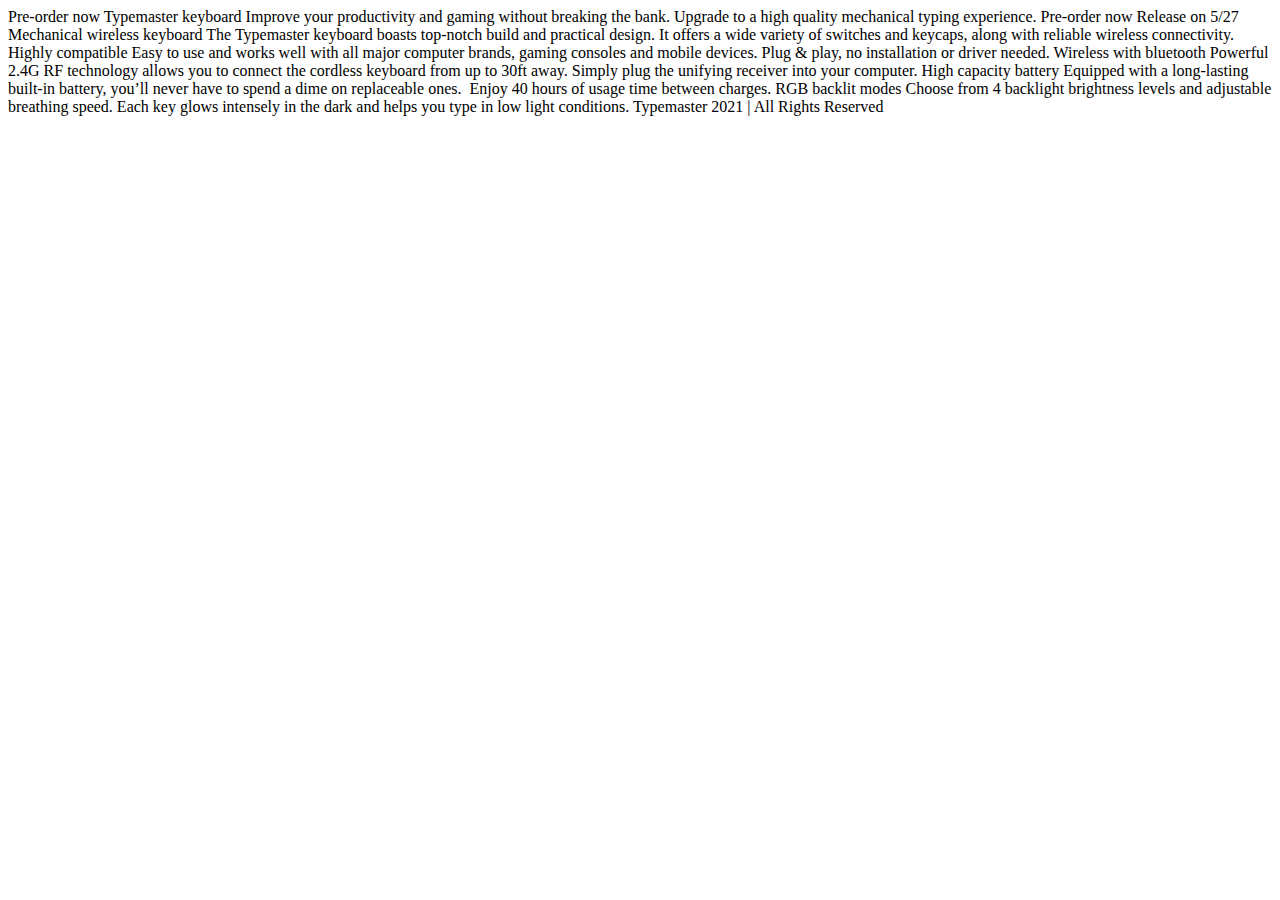
==== starter-code/index.html @ e44a097f "Initial commit." ====
<!DOCTYPE html>
<html lang="en">
<head>
  <meta charset="UTF-8">
  <meta name="viewport" content="width=device-width, initial-scale=1.0">

  <link rel="icon" type="image/png" sizes="32x32" href="./assets/favicon-32x32.png">
  
  <title>Frontend Mentor | Typemaster pre-launch landing page</title>
</head>
<body>
  Pre-order now

  Typemaster keyboard

  Improve your productivity and gaming without breaking the bank. Upgrade to a high quality 
  mechanical typing experience.

  Pre-order now
  Release on 5/27

  Mechanical wireless keyboard
  The Typemaster keyboard boasts top-notch build and practical design. It offers a wide variety 
  of switches and keycaps, along with reliable wireless connectivity.

  Highly compatible
  Easy to use and works well with all major computer brands, gaming consoles and mobile devices. 
  Plug & play, no installation or driver needed.

  Wireless with bluetooth
  Powerful 2.4G RF technology allows you to connect the cordless keyboard from up to 30ft away. 
  Simply plug the unifying receiver into your computer.

  High capacity battery
  Equipped with a long-lasting built-in battery, you’ll never have to spend a dime on replaceable ones. 
  Enjoy 40 hours of usage time between charges.

  RGB backlit modes
  Choose from 4 backlight brightness levels and adjustable breathing speed. Each key glows intensely in the dark and helps
  you type in low light conditions.

  Typemaster 2021 | All Rights Reserved
</body>
</html>
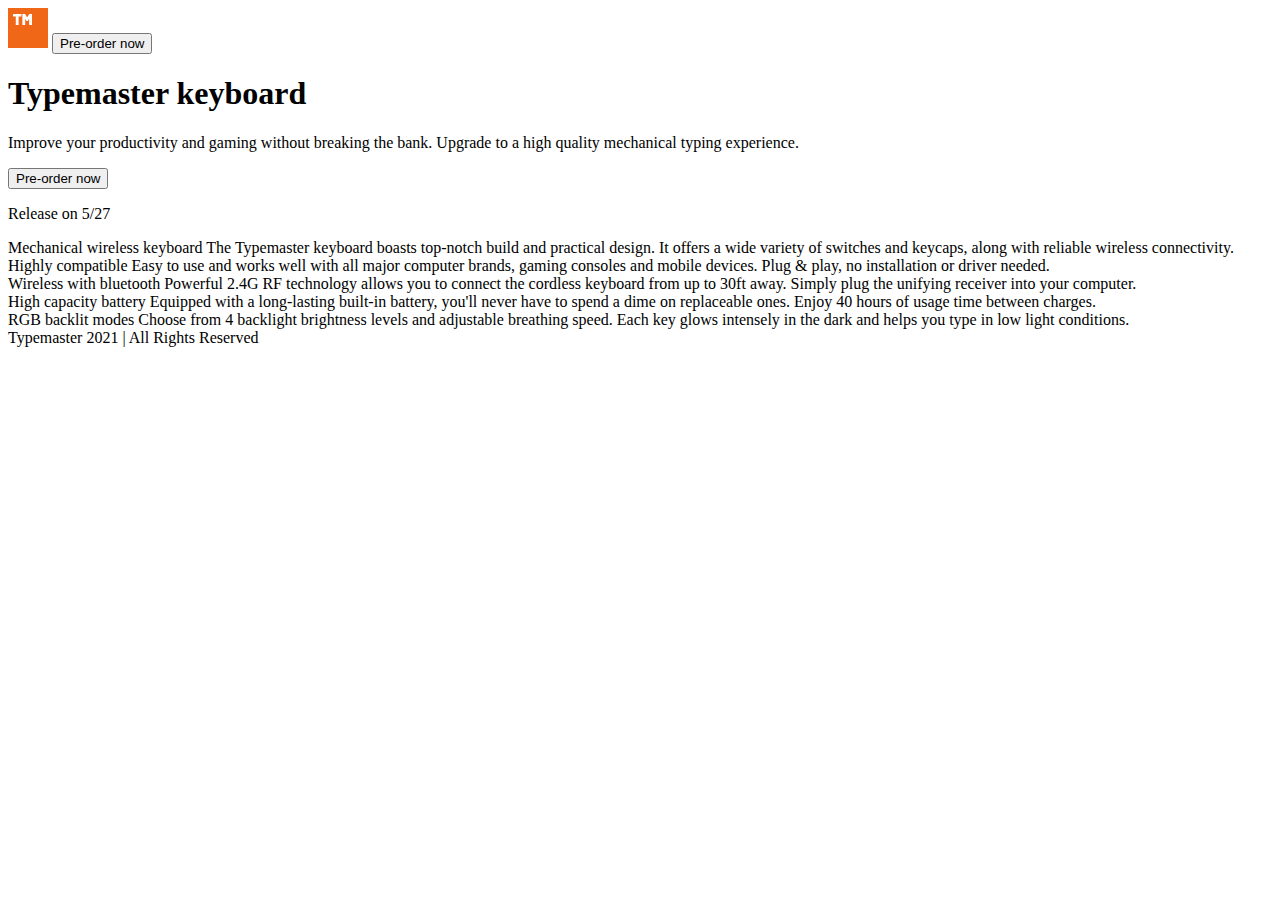
==== commit 7c854980: "Wrote HTML." ====
--- a/starter-code/index.html
+++ b/starter-code/index.html
@@ -9,36 +9,74 @@
   <title>Frontend Mentor | Typemaster pre-launch landing page</title>
 </head>
 <body>
-  Pre-order now
+  <header class="header">
+    <img src="assets/shared/logo.svg" alt="Typemaster logo">
+    <button class="header__cta">
+      Pre-order now
+    </button>
+  </header>
 
-  Typemaster keyboard
+  <main>
+    <div class="top-content">
+      <section class="intro">
+        <h1 class="intro__header">
+          Typemaster keyboard
+        </h1>
+        <p class="intro__text">
+          Improve your productivity and gaming without breaking the bank. Upgrade to a high quality 
+          mechanical typing experience.
+        </p>
+        <div class="intro__pre-order">
+          <button class="intro__cta">
+            Pre-order now
+          </button>
+          <p class="intro__date">
+            Release on 5/27
+          </p>
+        </div>
+      </section>
+      <div class="images__top">
+  
+      </div>
+      <div class="images__orange">
+  
+      </div>
+      <div class="images__side">
+  
+      </div>
+      <section class="desc">
+        Mechanical wireless keyboard
+        The Typemaster keyboard boasts top-notch build and practical design. It offers a wide variety 
+        of switches and keycaps, along with reliable wireless connectivity.
+      </section>
+    </div>
+  
+    <div class="features">
+      <section class="feature">
+        Highly compatible
+        Easy to use and works well with all major computer brands, gaming consoles and mobile devices. 
+        Plug & play, no installation or driver needed.
+      </section>
+      <section class="feature">
+        Wireless with bluetooth
+        Powerful 2.4G RF technology allows you to connect the cordless keyboard from up to 30ft away. 
+        Simply plug the unifying receiver into your computer.
+      </section>
+      <section class="feature">
+        High capacity battery
+        Equipped with a long-lasting built-in battery, you'll never have to spend a dime on replaceable ones.
+        Enjoy 40 hours of usage time between charges.
+      </section>
+      <section class="feature">
+        RGB backlit modes
+        Choose from 4 backlight brightness levels and adjustable breathing speed. Each key glows intensely in the dark and helps
+        you type in low light conditions.
+      </section>
+    </div>
+  </main>
 
-  Improve your productivity and gaming without breaking the bank. Upgrade to a high quality 
-  mechanical typing experience.
-
-  Pre-order now
-  Release on 5/27
-
-  Mechanical wireless keyboard
-  The Typemaster keyboard boasts top-notch build and practical design. It offers a wide variety 
-  of switches and keycaps, along with reliable wireless connectivity.
-
-  Highly compatible
-  Easy to use and works well with all major computer brands, gaming consoles and mobile devices. 
-  Plug & play, no installation or driver needed.
-
-  Wireless with bluetooth
-  Powerful 2.4G RF technology allows you to connect the cordless keyboard from up to 30ft away. 
-  Simply plug the unifying receiver into your computer.
-
-  High capacity battery
-  Equipped with a long-lasting built-in battery, you’ll never have to spend a dime on replaceable ones. 
-  Enjoy 40 hours of usage time between charges.
-
-  RGB backlit modes
-  Choose from 4 backlight brightness levels and adjustable breathing speed. Each key glows intensely in the dark and helps
-  you type in low light conditions.
-
-  Typemaster 2021 | All Rights Reserved
+  <footer>
+    Typemaster 2021 | All Rights Reserved
+  </footer>
 </body>
 </html>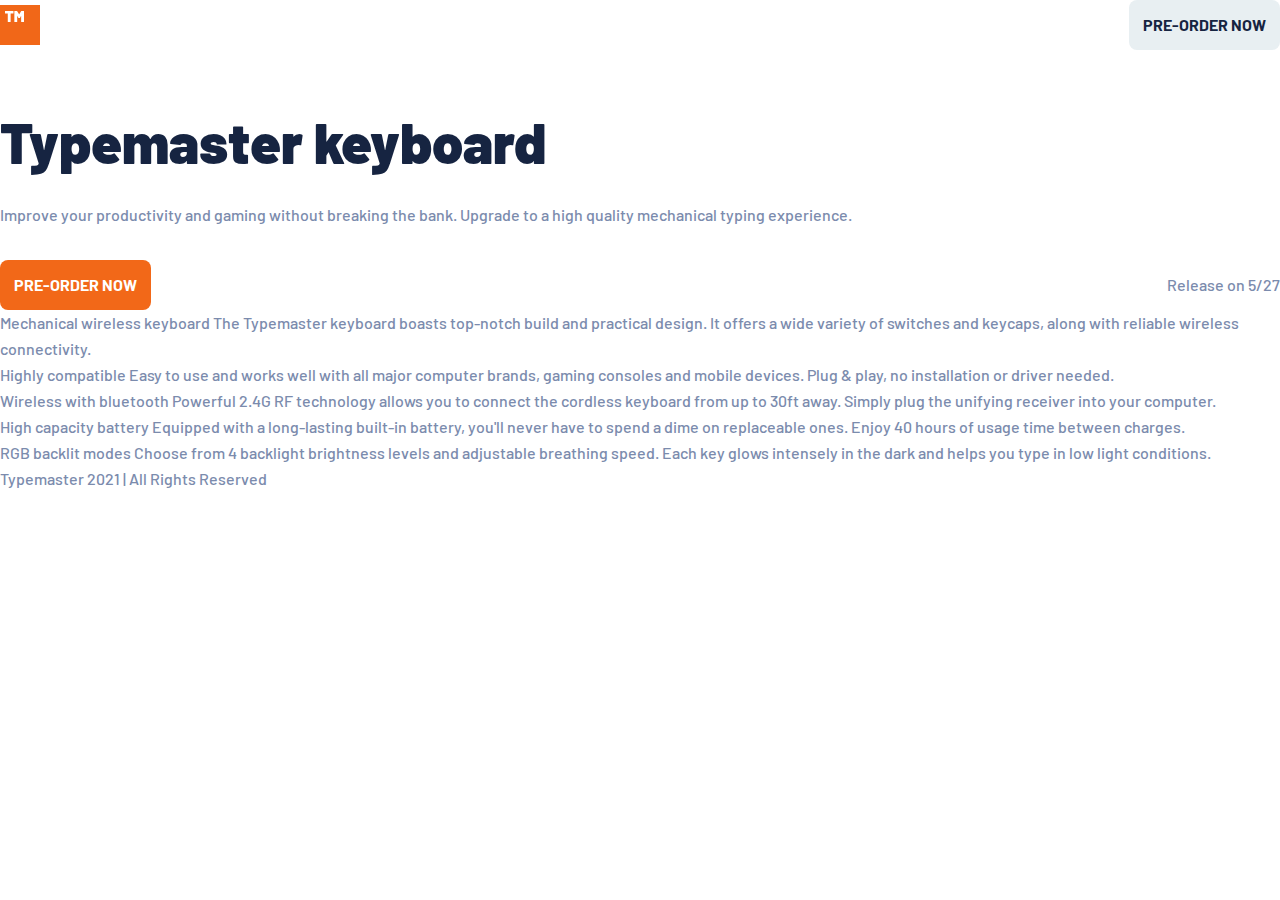
==== commit fa93d3d4: "Began CSS: custom properties, resets, header." ====
--- a/starter-code/index.html
+++ b/starter-code/index.html
@@ -3,6 +3,12 @@
 <head>
   <meta charset="UTF-8">
   <meta name="viewport" content="width=device-width, initial-scale=1.0">
+
+  <link rel="preconnect" href="https://fonts.googleapis.com">
+  <link rel="preconnect" href="https://fonts.gstatic.com" crossorigin>
+  <link href="https://fonts.googleapis.com/css2?family=Barlow:wght@500;700;900&display=swap" rel="stylesheet">
+
+  <link rel="stylesheet" href="index.css">
 
   <link rel="icon" type="image/png" sizes="32x32" href="./assets/favicon-32x32.png">
   
--- a/starter-code/index.css
+++ b/starter-code/index.css
@@ -0,0 +1,133 @@
+/* Custom properties and resets */
+/* #region */
+
+:root {
+  --orange-600: hsl(22, 89%, 52%);
+  --orange-300: hsl(22, 100%, 69%);
+
+  --blue-600: hsl(220, 50%, 17%);
+  --blue-400: hsl(221, 23%, 58%);
+
+  --gray-200: hsl(198, 28%, 93%);
+
+  --white: hsl(0, 0%, 100%);
+}
+
+/* Remove default margins and padding */
+* {
+  margin: 0;
+  padding: 0;
+}
+
+/* Remove default button styling */
+button {
+  all: unset;
+  cursor: pointer;
+}
+
+/* #endregion */
+
+/* Typography */
+/* #region */
+
+body {
+  color: var(--blue-400);
+  font-family: 'Barlow', sans-serif;
+  font-size: 16px;
+  line-height: 26px;
+  font-weight: 500;
+}
+
+h1 {
+  color: var(--blue-600);
+  font-size: 56px;
+  line-height: 1.0;
+  font-weight: 900;
+}
+
+h2 {
+  color: var(--blue-600);
+  font-size: 32px;
+  line-height: 36px;
+  font-weight: 900;
+}
+
+h3 {
+  color: var(--blue-600);
+  font-size: 24px;
+  line-height: 28px;
+  font-weight: 900;
+}
+
+/* #endregion */
+
+/* General and mobile styling */
+/* #region */
+
+/* Header */
+.header {
+  display: flex;
+  justify-content: space-between;
+  align-items: center;
+
+  margin-bottom: 64px;
+}
+.header img {
+  height: 40px;
+}
+.header__cta {
+  padding-inline: 14px;
+  padding-block: 12px;
+
+  border-radius: 8px;
+
+  background-color: var(--gray-200);
+  
+  color: var(--blue-600);
+  font-weight: 700;
+  text-transform: uppercase;
+}
+.header__cta:hover,
+.header__cta:focus {
+  background-color: var(--blue-600);
+
+  color: var(--white);
+}
+
+
+/* Intro */
+.intro {
+  display: flex;
+  flex-direction: column;
+}
+.intro__header {
+  margin-bottom: 32px;
+}
+.intro__text {
+  margin-bottom: 32px;
+}
+.intro__pre-order {
+  display: flex;
+  justify-content: space-between;
+  align-items: center;
+}
+.intro__cta {
+  margin-right: 32px;
+
+  padding-inline: 14px;
+  padding-block: 12px;
+
+  border-radius: 8px;
+
+  background-color: var(--orange-600);
+  
+  color: var(--white);
+  font-weight: 700;
+  text-transform: uppercase;
+}
+.intro__cta:hover,
+.intro__cta:focus {
+  background-color: var(--orange-300);
+}
+
+/* #endregion */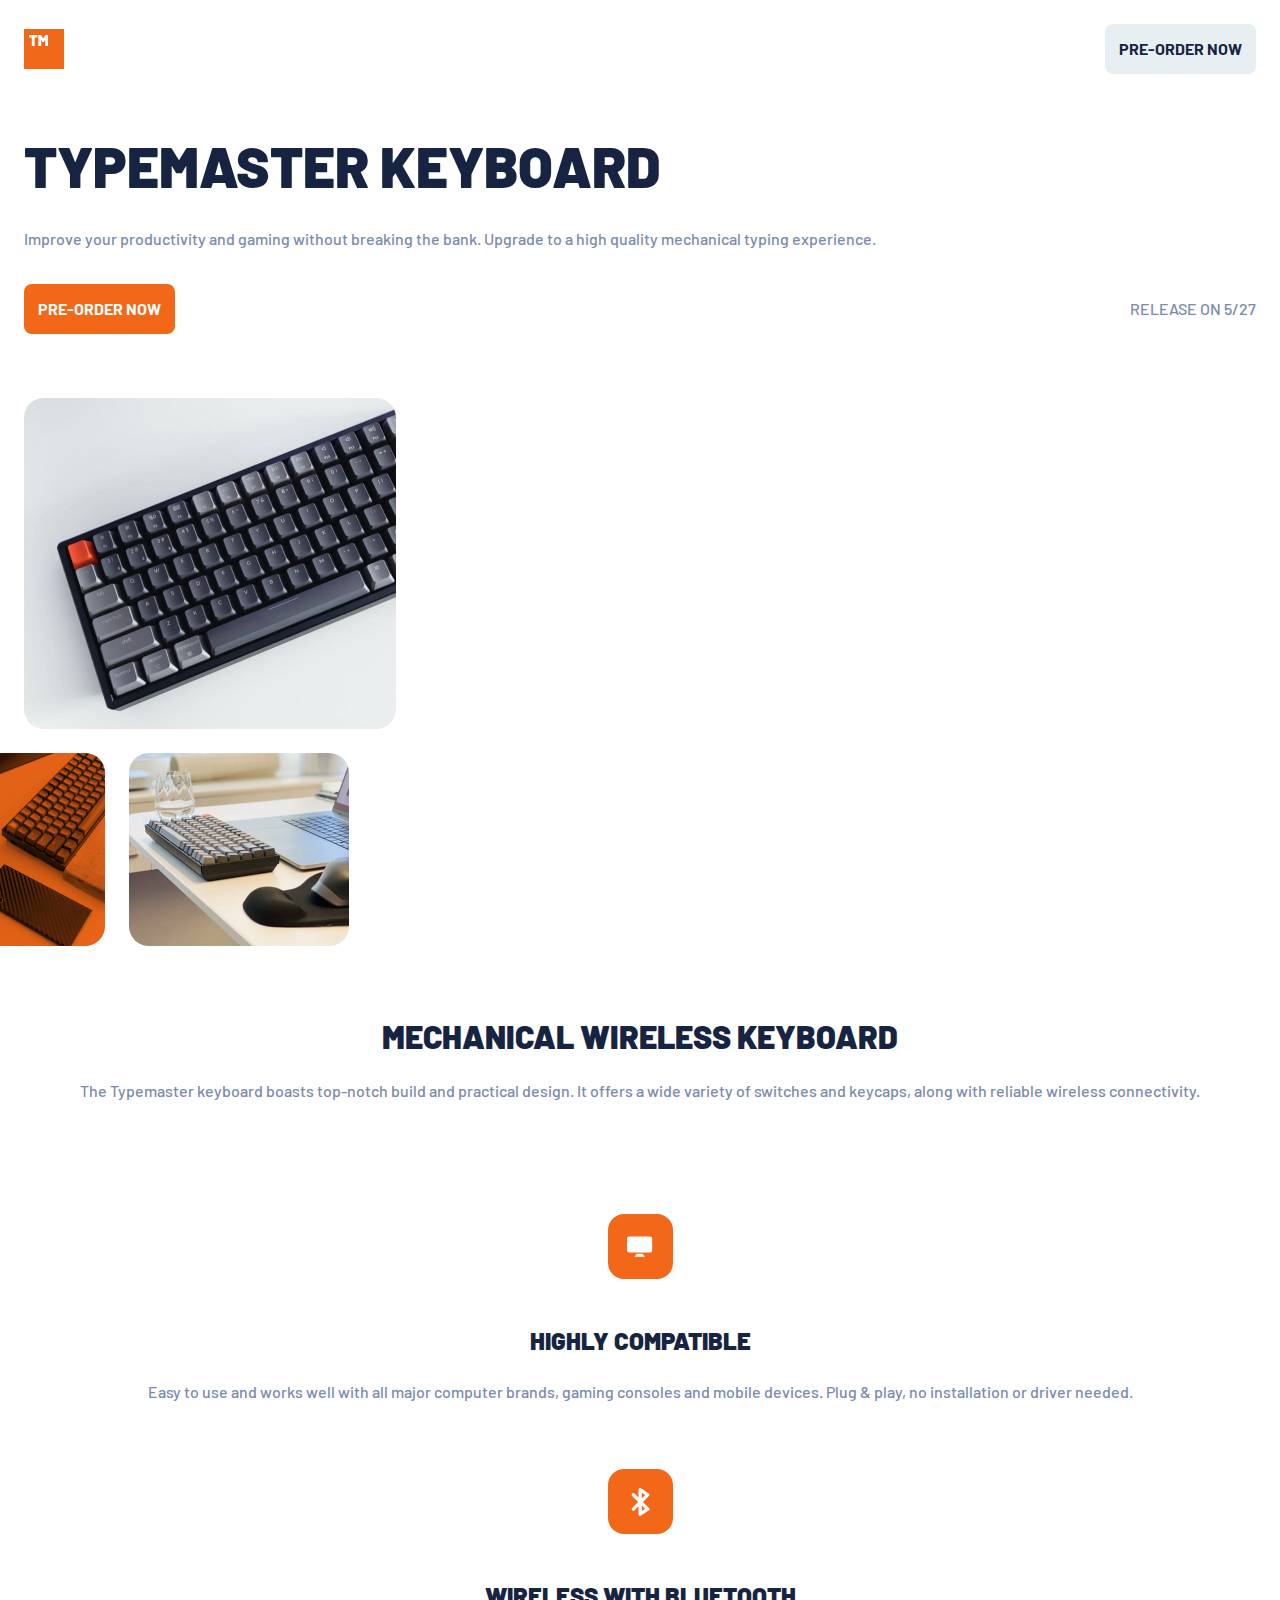
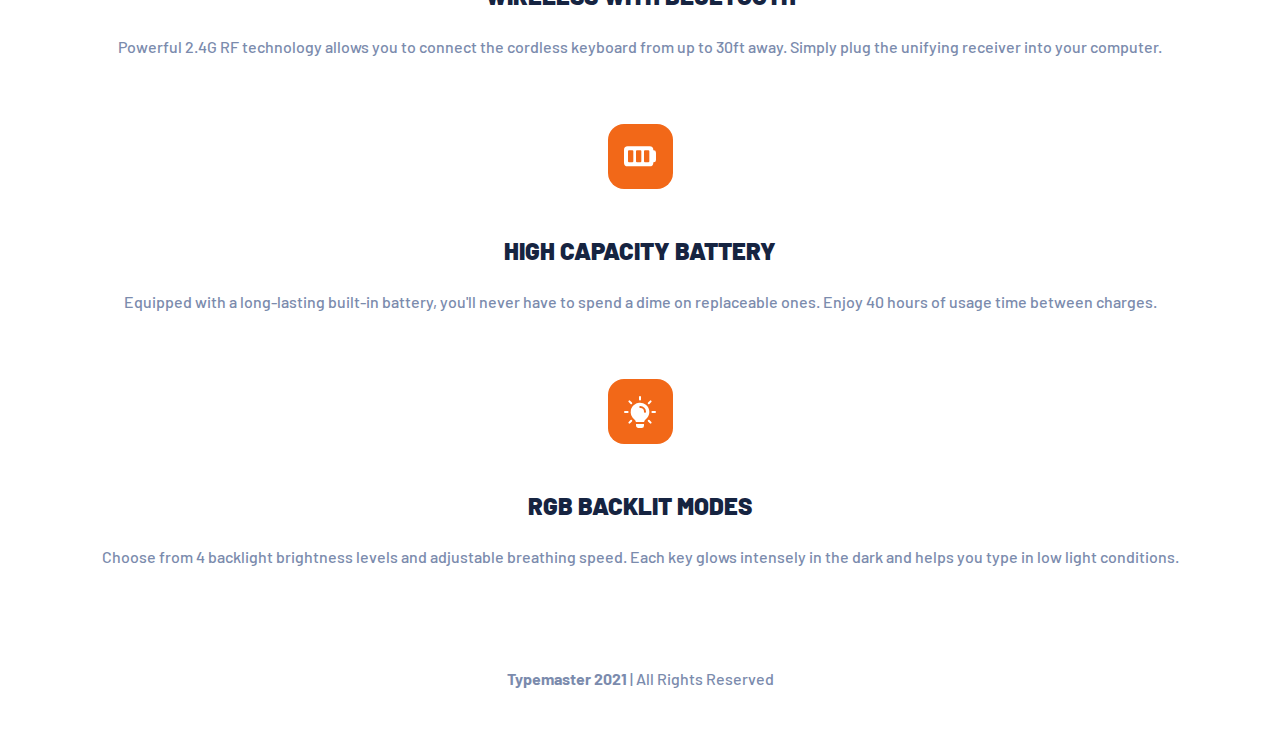
==== commit 28e7a206: "Completed mobile layout." ====
--- a/starter-code/index.html
+++ b/starter-code/index.html
@@ -44,45 +44,72 @@
       <div class="images__top">
   
       </div>
-      <div class="images__orange">
-  
-      </div>
-      <div class="images__side">
-  
+      <div class="bottom-images">
+        <div class="images__orange">
+    
+        </div>
+        <div class="images__side">
+    
+        </div>
       </div>
       <section class="desc">
-        Mechanical wireless keyboard
-        The Typemaster keyboard boasts top-notch build and practical design. It offers a wide variety 
-        of switches and keycaps, along with reliable wireless connectivity.
+        <h2 class="desc__header">
+          Mechanical wireless keyboard
+        </h2>
+        <p>
+          The Typemaster keyboard boasts top-notch build and practical design. It offers a wide variety 
+          of switches and keycaps, along with reliable wireless connectivity.
+        </p>
       </section>
     </div>
   
     <div class="features">
       <section class="feature">
-        Highly compatible
+        <div class="feature__logo-bg">
+          <img src="assets/shared/icon-compatible.svg" alt="" cass="feature__logo">
+
+        </div>
+        <h3 class="feature__header">
+          Highly compatible
+        </h3>
         Easy to use and works well with all major computer brands, gaming consoles and mobile devices. 
         Plug & play, no installation or driver needed.
       </section>
       <section class="feature">
-        Wireless with bluetooth
+        <div class="feature__logo-bg">
+          <img src="assets/shared/icon-bluetooth.svg" alt="" class="feature__logo">
+        </div>
+        <h3 class="feature__header">
+          Wireless with bluetooth
+        </h3>
         Powerful 2.4G RF technology allows you to connect the cordless keyboard from up to 30ft away. 
         Simply plug the unifying receiver into your computer.
       </section>
       <section class="feature">
-        High capacity battery
+        <div class="feature__logo-bg">
+          <img src="assets/shared/icon-battery.svg" alt="" class="feature__logo">
+        </div>
+        <h3 class="feature__header">
+          High capacity battery
+        </h3>
         Equipped with a long-lasting built-in battery, you'll never have to spend a dime on replaceable ones.
         Enjoy 40 hours of usage time between charges.
       </section>
       <section class="feature">
-        RGB backlit modes
+        <div class="feature__logo-bg">
+          <img src="assets/shared/icon-light.svg" alt="" class="feature__logo">
+        </div>
+        <h3 class="feature__header">
+          RGB backlit modes
+        </h3>
         Choose from 4 backlight brightness levels and adjustable breathing speed. Each key glows intensely in the dark and helps
         you type in low light conditions.
       </section>
     </div>
   </main>
 
-  <footer>
-    Typemaster 2021 | All Rights Reserved
+  <footer class="footer">
+    <span>Typemaster 2021</span> | All Rights Reserved
   </footer>
 </body>
 </html>--- a/starter-code/index.css
+++ b/starter-code/index.css
@@ -25,12 +25,19 @@
   cursor: pointer;
 }
 
+img {
+  display: block;
+}
+
 /* #endregion */
 
 /* Typography */
 /* #region */
 
 body {
+  margin-top: 24px;
+  margin-inline: 24px;
+
   color: var(--blue-400);
   font-family: 'Barlow', sans-serif;
   font-size: 16px;
@@ -43,6 +50,7 @@
   font-size: 56px;
   line-height: 1.0;
   font-weight: 900;
+  text-transform: uppercase;
 }
 
 h2 {
@@ -50,6 +58,7 @@
   font-size: 32px;
   line-height: 36px;
   font-weight: 900;
+  text-transform: uppercase;
 }
 
 h3 {
@@ -57,6 +66,7 @@
   font-size: 24px;
   line-height: 28px;
   font-weight: 900;
+  text-transform: uppercase;
 }
 
 /* #endregion */
@@ -97,8 +107,11 @@
 
 /* Intro */
 .intro {
+  margin-bottom: 64px;
+
   display: flex;
   flex-direction: column;
+
 }
 .intro__header {
   margin-bottom: 32px;
@@ -129,5 +142,105 @@
 .intro__cta:focus {
   background-color: var(--orange-300);
 }
+.intro__date {
+  text-transform: uppercase;
+}
+
+
+/* Images */
+.images__top {
+  margin-right: -24px;
+  margin-bottom: 24px;
+
+  width: 372px;
+  height: 331px;
+
+  background-image: url('assets/mobile/image-keyboard.jpg');
+  background-size: cover;
+  background-repeat: no-repeat;
+
+  border-radius: 20px;
+}
+.bottom-images {
+  display: flex;
+  gap: 24px;
+}
+.images__orange {
+  margin-left: -48px;
+  margin-bottom: 72px;
+
+  width: 129px;
+  height: 193px;
+
+  background-image: url('assets/mobile/image-phone-and-keyboard.jpg');
+  background-size: cover;
+  background-repeat: no-repeat;
+  background-color: var(--orange-600);
+  background-blend-mode: multiply;
+
+  border-radius: 20px;
+}
+.images__side {
+  width: 220px;
+  height: 193px;
+
+  background-image: url('assets/mobile/image-glass-and-keyboard.jpg');
+  background-size: cover;
+  background-repeat: no-repeat;
+
+  border-radius: 20px;
+}
+
+
+/* Description */
+.desc {
+  margin-bottom: 110px;
+
+  text-align: center;
+}
+.desc__header {
+  margin-bottom: 24px;
+}
+
+
+/* Features */
+.features {
+  margin-bottom: 96px;
+}
+.feature {
+  display: flex;
+  flex-direction: column;
+  align-items: center;
+
+  margin-bottom: 64px;
+  text-align: center;
+}
+.feature__logo-bg {
+  margin-bottom: 48px;
+
+  width: 65px;
+  height: 65px;
+
+  display: flex;
+  justify-content: center;
+  align-items: center;
+
+  background-color: var(--orange-600);
+  border-radius: 16px;
+}
+.feature__header {
+  margin-bottom: 24px;
+}
+
+
+/* Footer */
+.footer {
+  margin-bottom: 50px;
+
+  text-align: center;
+}
+.footer > span {
+  font-weight: 700;
+}
 
 /* #endregion */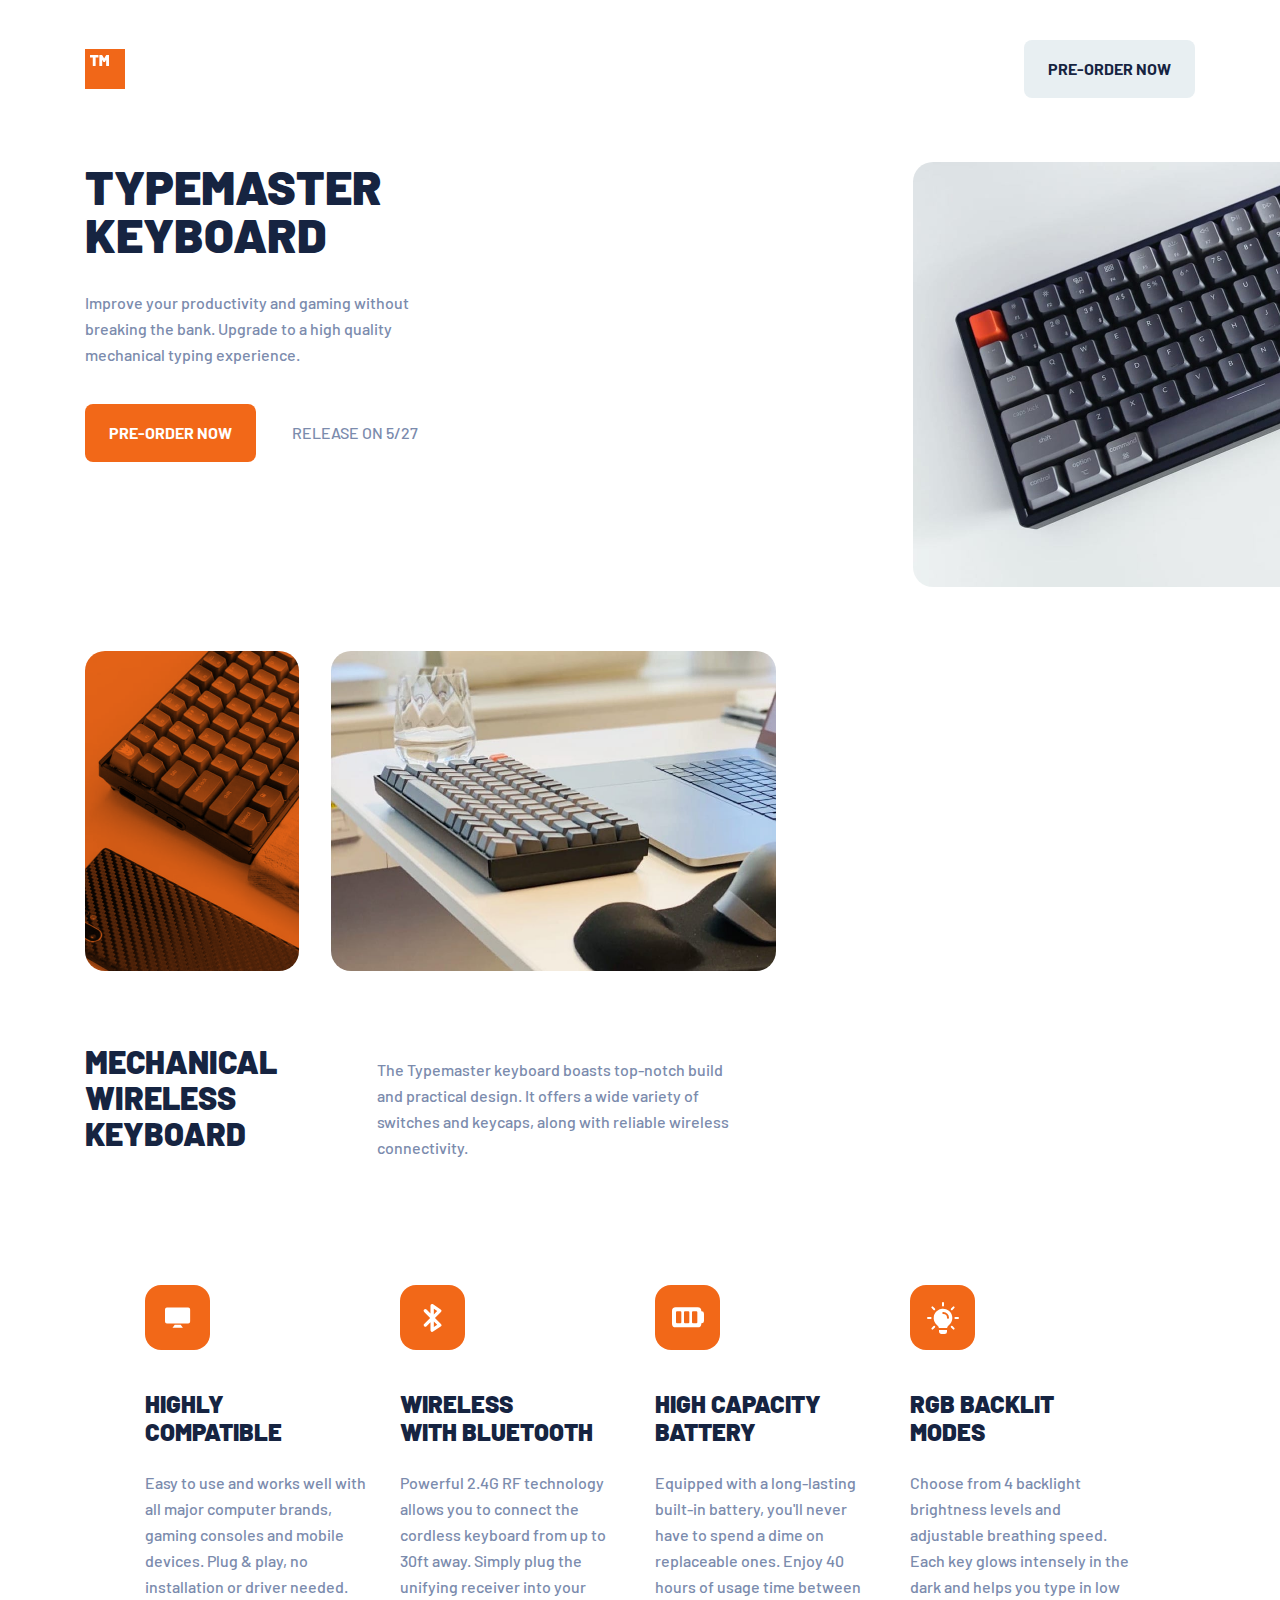
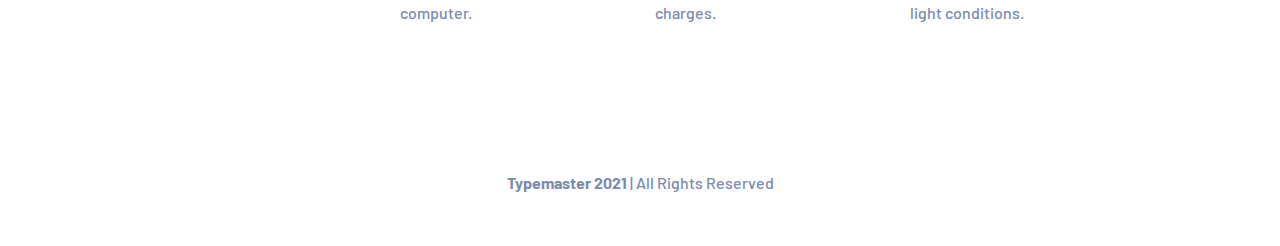
==== commit 6e0e35f5: "Completed tablet formatting." ====
--- a/starter-code/index.html
+++ b/starter-code/index.html
@@ -23,10 +23,11 @@
   </header>
 
   <main>
+    <!-- Intro and top image -->
     <div class="top-content">
       <section class="intro">
         <h1 class="intro__header">
-          Typemaster keyboard
+          Typemaster<br/>keyboard
         </h1>
         <p class="intro__text">
           Improve your productivity and gaming without breaking the bank. Upgrade to a high quality 
@@ -44,6 +45,8 @@
       <div class="images__top">
   
       </div>
+    </div>
+
       <div class="bottom-images">
         <div class="images__orange">
     
@@ -54,14 +57,13 @@
       </div>
       <section class="desc">
         <h2 class="desc__header">
-          Mechanical wireless keyboard
+          Mechanical<br/>wireless<br/>keyboard
         </h2>
-        <p>
+        <p class="desc__text">
           The Typemaster keyboard boasts top-notch build and practical design. It offers a wide variety 
           of switches and keycaps, along with reliable wireless connectivity.
         </p>
       </section>
-    </div>
   
     <div class="features">
       <section class="feature">
@@ -70,7 +72,7 @@
 
         </div>
         <h3 class="feature__header">
-          Highly compatible
+          Highly<br/>compatible
         </h3>
         Easy to use and works well with all major computer brands, gaming consoles and mobile devices. 
         Plug & play, no installation or driver needed.
@@ -80,7 +82,7 @@
           <img src="assets/shared/icon-bluetooth.svg" alt="" class="feature__logo">
         </div>
         <h3 class="feature__header">
-          Wireless with bluetooth
+          Wireless<br/>with bluetooth
         </h3>
         Powerful 2.4G RF technology allows you to connect the cordless keyboard from up to 30ft away. 
         Simply plug the unifying receiver into your computer.
@@ -90,7 +92,7 @@
           <img src="assets/shared/icon-battery.svg" alt="" class="feature__logo">
         </div>
         <h3 class="feature__header">
-          High capacity battery
+          High capacity<br/>battery
         </h3>
         Equipped with a long-lasting built-in battery, you'll never have to spend a dime on replaceable ones.
         Enjoy 40 hours of usage time between charges.
@@ -100,7 +102,7 @@
           <img src="assets/shared/icon-light.svg" alt="" class="feature__logo">
         </div>
         <h3 class="feature__header">
-          RGB backlit modes
+          RGB backlit<br/>modes
         </h3>
         Choose from 4 backlight brightness levels and adjustable breathing speed. Each key glows intensely in the dark and helps
         you type in low light conditions.
--- a/starter-code/index.css
+++ b/starter-code/index.css
@@ -47,7 +47,7 @@
 
 h1 {
   color: var(--blue-600);
-  font-size: 56px;
+  font-size: 48px;
   line-height: 1.0;
   font-weight: 900;
   text-transform: uppercase;
@@ -109,9 +109,10 @@
 .intro {
   margin-bottom: 64px;
 
+  max-width: 36ch;
+
   display: flex;
   flex-direction: column;
-
 }
 .intro__header {
   margin-bottom: 32px;
@@ -121,7 +122,6 @@
 }
 .intro__pre-order {
   display: flex;
-  justify-content: space-between;
   align-items: center;
 }
 .intro__cta {
@@ -149,7 +149,9 @@
 
 /* Images */
 .images__top {
-  margin-right: -24px;
+  /* Makes image go to right-hand side of screen */
+  margin-left: auto;
+  margin-right: -48px;
   margin-bottom: 24px;
 
   width: 372px;
@@ -162,12 +164,13 @@
   border-radius: 20px;
 }
 .bottom-images {
+  margin-bottom: 72px;
+
   display: flex;
   gap: 24px;
 }
 .images__orange {
   margin-left: -48px;
-  margin-bottom: 72px;
 
   width: 129px;
   height: 193px;
@@ -196,23 +199,34 @@
 .desc {
   margin-bottom: 110px;
 
+  display: flex;
+  flex-direction: column;
+  align-items: center;
+
   text-align: center;
 }
 .desc__header {
   margin-bottom: 24px;
+}
+.desc__text {
+  max-width: 30ch;
 }
 
 
 /* Features */
 .features {
   margin-bottom: 96px;
+
+  display: grid;
+  grid-template-columns: repeat(auto-fill, 30ch);
+  justify-content: center;
+  gap: 64px 64px;
 }
 .feature {
   display: flex;
   flex-direction: column;
   align-items: center;
 
-  margin-bottom: 64px;
   text-align: center;
 }
 .feature__logo-bg {
@@ -243,4 +257,153 @@
   font-weight: 700;
 }
 
+/* #endregion */
+
+/* Media queries */
+/* #region */
+
+/* Separate media query to handle feature grid, as we don't want to have 3 columns */
+/* By 700 px, the grid should have already gone to 2 columns, keep it at this until there's enough room for 4 columns, at which point auto-fill will place 4 columns */
+@media only screen and (min-width: 700px) {
+  .features {
+    grid-template-columns: repeat(2, 30ch);
+  }
+}
+@media only screen and (min-width: 1100px) {
+  .features {
+    grid-template-columns: repeat(auto-fill, 25ch);
+    gap: 30px;
+  }
+}
+
+/* Tablet */
+/* #region */
+
+@media only screen and (min-width: 768px) {
+  body {
+    margin-inline: 40px;
+    margin-top: 40px;
+  }
+
+  /* Header */
+  .header__cta {
+    padding-inline: 24px;
+    padding-block: 16px;
+  
+    border-radius: 8px;
+  
+    background-color: var(--gray-200);
+    
+    color: var(--blue-600);
+    font-weight: 700;
+    text-transform: uppercase;
+  }
+
+  
+  /* Intro and top image*/
+  /* Brig intro in line with top image */
+  .top-content {
+    margin-bottom: 40px;
+
+    display: flex;
+    gap: 72px;
+  }
+  .intro {
+    margin-bottom: 64px;
+
+    /* So button text stays on one line */
+    max-width: 40ch;
+  }
+  .intro__header {
+    margin-bottom: 32px;
+  }
+  .intro__text {
+    margin-bottom: 36px;
+  }
+  .intro__cta {
+    margin-right: 36px;
+
+    padding-inline: 24px;
+    padding-block: 16px;
+  }
+  .images__top {
+    margin-right: -196px;
+    margin-bottom: 24px;
+  
+    width: 478px;
+    height: 425px;
+  
+    background-image: url('assets/tablet/image-keyboard.jpg');
+  }
+
+  /* Bottom images */
+  .bottom-images {
+    margin-bottom: 72px;
+    
+    gap: 32px;
+  }
+  .images__orange {
+    /* Image no longer going off screen, but instead in line with body margin */
+    margin-left: unset;
+    width: 214px;
+    height: 320px;
+
+    background-image: url('assets/tablet/image-phone-and-keyboard.jpg');
+  }
+  .images__side {
+    width: 445px;
+    height: 320px;
+  
+    background-image: url('assets/tablet/image-glass-and-keyboard.jpg');
+  
+    border-radius: 20px;
+  }
+
+  /* Description */
+  .desc {
+    display: flex;
+    flex-direction: row;
+    gap: clamp(36px, 20%, 100px);
+
+    text-align: left;
+  }
+  .desc__header {
+    max-width: 20ch;
+  }
+  .desc__text {
+    max-width: 40ch;
+  }
+
+  /* Features */
+  .features {
+    margin-bottom: 144px;
+  }
+  .feature {
+    align-items: flex-start;
+
+    text-align: left;
+  }
+  .feature__logo-bg {
+    margin-bottom: 40px;
+  }
+  .feature__header {
+    margin-bottom: 24px;
+  }
+}
+
+/* #endregion */
+
+/* Desktop */
+/* #region */
+
+@media only screen and (min-width: 1150px) {
+  body {
+    max-width: 1110px;
+
+    margin-inline: auto;
+  }
+}
+
+/* #endregion */
+
 /* #endregion */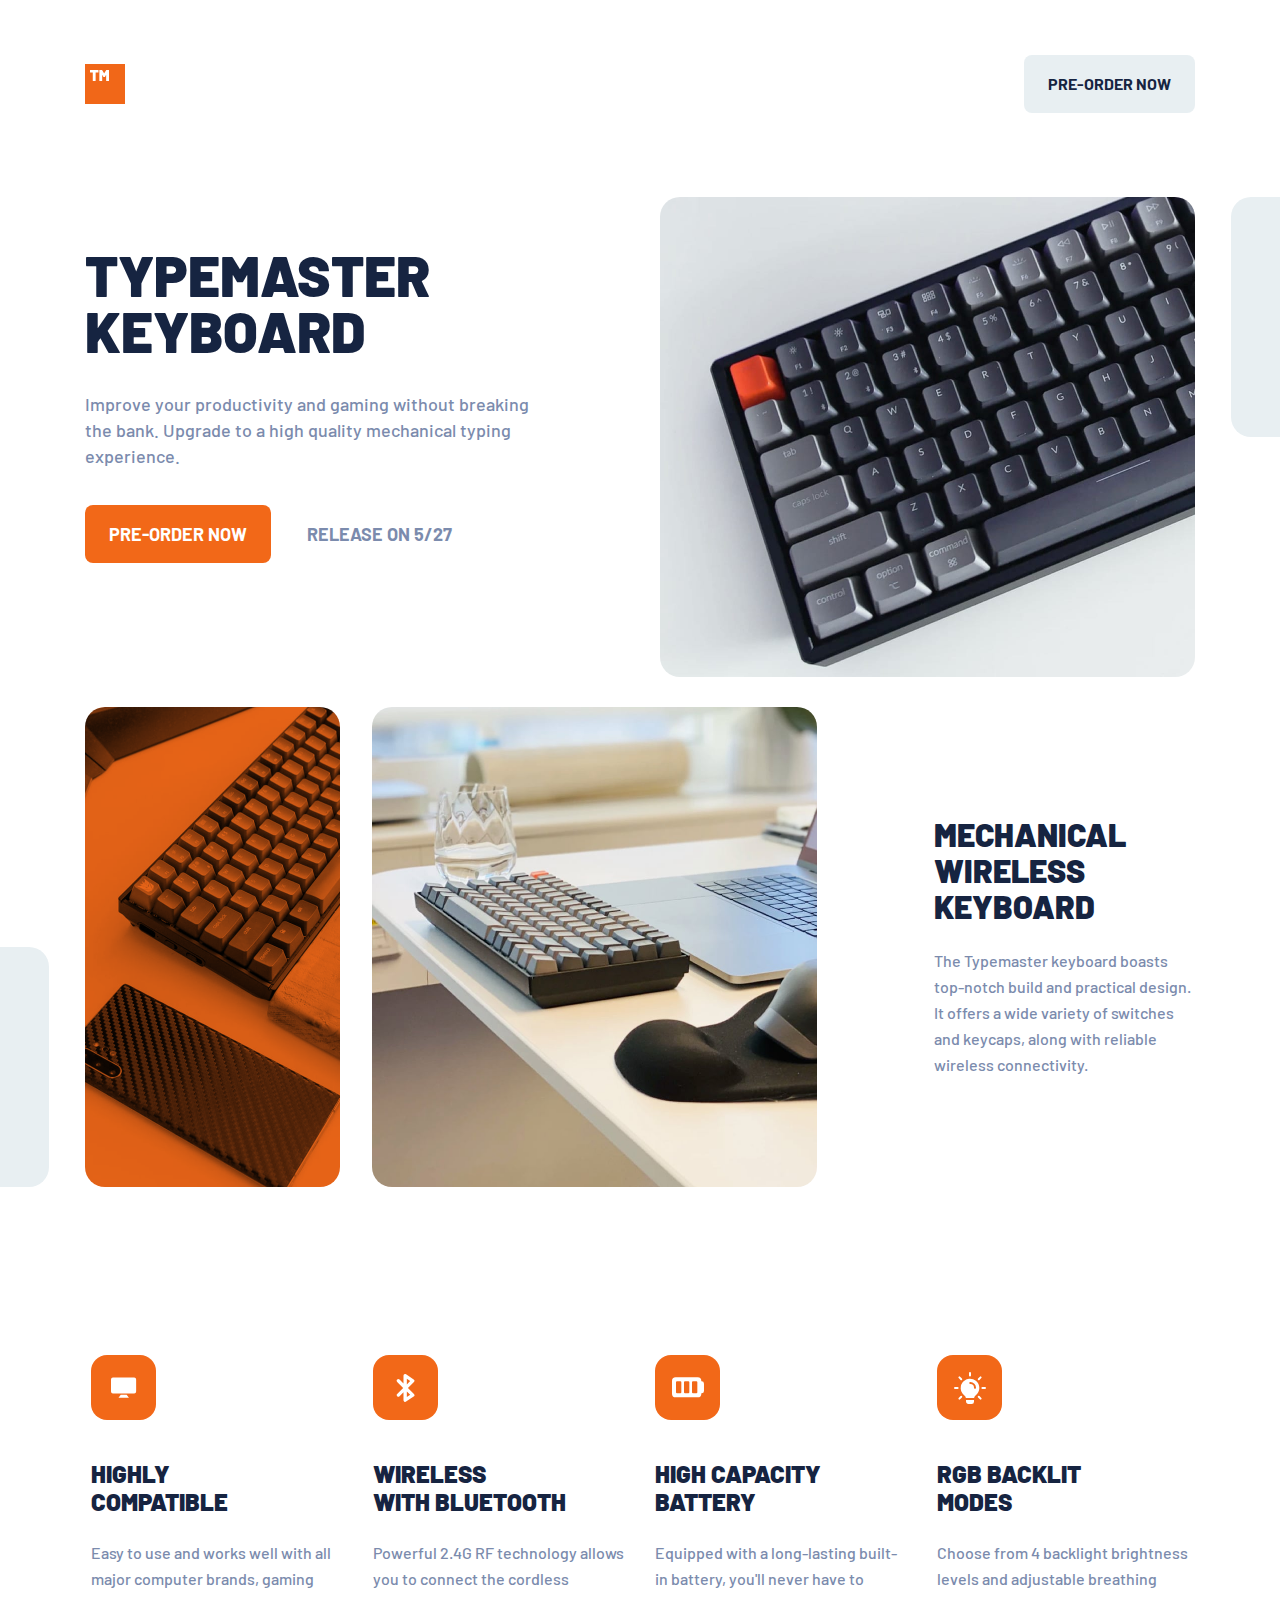
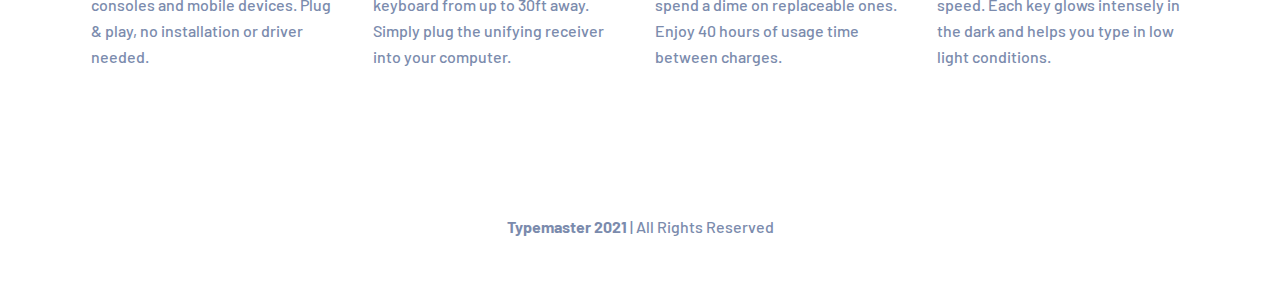
==== commit fd9a1536: "Finished styling." ====
--- a/starter-code/index.html
+++ b/starter-code/index.html
@@ -46,7 +46,7 @@
   
       </div>
     </div>
-
+    <div class="bottom-images-desc">
       <div class="bottom-images">
         <div class="images__orange">
     
@@ -64,6 +64,7 @@
           of switches and keycaps, along with reliable wireless connectivity.
         </p>
       </section>
+    </div>
   
     <div class="features">
       <section class="feature">
--- a/starter-code/index.css
+++ b/starter-code/index.css
@@ -144,6 +144,7 @@
 }
 .intro__date {
   text-transform: uppercase;
+  font-weight: 700;
 }
 
 
@@ -271,7 +272,7 @@
 }
 @media only screen and (min-width: 1100px) {
   .features {
-    grid-template-columns: repeat(auto-fill, 25ch);
+    grid-template-columns: repeat(auto-fill, 28ch);
     gap: 30px;
   }
 }
@@ -306,11 +307,10 @@
     margin-bottom: 40px;
 
     display: flex;
+    align-items: center;
     gap: 72px;
   }
   .intro {
-    margin-bottom: 64px;
-
     /* So button text stays on one line */
     max-width: 40ch;
   }
@@ -398,10 +398,128 @@
 
 @media only screen and (min-width: 1150px) {
   body {
+    /* Margin now automatic */
+    margin-inline: unset;
+    margin-top: 55px;
+
     max-width: 1110px;
 
     margin-inline: auto;
   }
+
+  h1 {
+    font-size: 56px;
+  }
+
+  /* Header */
+  .header {
+    margin-bottom: 84px;
+  }
+
+
+  /* Intro and top image*/
+  /* Brig intro in line with top image */
+  .top-content {
+    margin-bottom: 30px;
+
+    display: flex;
+    justify-content: space-between;
+    gap: 125px;
+  }
+  .images__top {
+    /* Now in line with right margin of content */
+    margin-right: unset;
+    margin-bottom: unset;
+
+    position: relative;
+    width: 540px;
+    height: 480px;
+  
+    background-image: url('assets/desktop/image-keyboard.jpg');
+  }
+  .images__top::after {
+    left: calc(100% + 36px);
+
+    position: absolute;
+    content: '';
+    
+    width: 255px;
+    height: 240px;
+
+    border-radius: 20px;
+    background-color: var(--gray-200);
+  }
+  .intro {
+    max-width: 45ch;
+
+    font-size: 18px;
+  }
+
+
+  /* Bottom images and description */
+  /* #region */
+
+  .bottom-images-desc {
+    margin-bottom: 168px;
+
+    display: flex;
+    justify-content: space-between;
+    align-items: center;
+  }
+
+
+  /* Bottom images */
+  .bottom-images {
+    margin-bottom: unset;
+
+    display: inline-flex;
+    
+    gap: 32px;
+  }
+  .images__orange {
+    /* Image no longer going off screen, but instead in line with body margin */
+    margin-left: unset;
+
+    position: relative;
+    width: 255px;
+    height: 480px;
+
+    background-image: url('assets/desktop/image-phone-and-keyboard.jpg');
+  }
+  .images__orange::before {
+    bottom: 0;
+    left: calc(-100% - 36px);
+
+    position: absolute;
+    content: '';
+    
+    width: 255px;
+    height: 240px;
+
+    border-radius: 20px;
+    background-color: var(--gray-200);
+  }
+  .images__side {
+    width: 445px;
+    height: 480px;
+  
+    background-image: url('assets/desktop/image-glass-and-keyboard.jpg');
+  
+    border-radius: 20px;
+  }
+
+
+  /* Description */
+  .desc {
+    margin-bottom: unset;
+
+    /* Gets same line lengths as design */
+    max-width: 29ch;
+
+    display: block;
+  }
+
+  /* #endregion */
 }
 
 /* #endregion */
